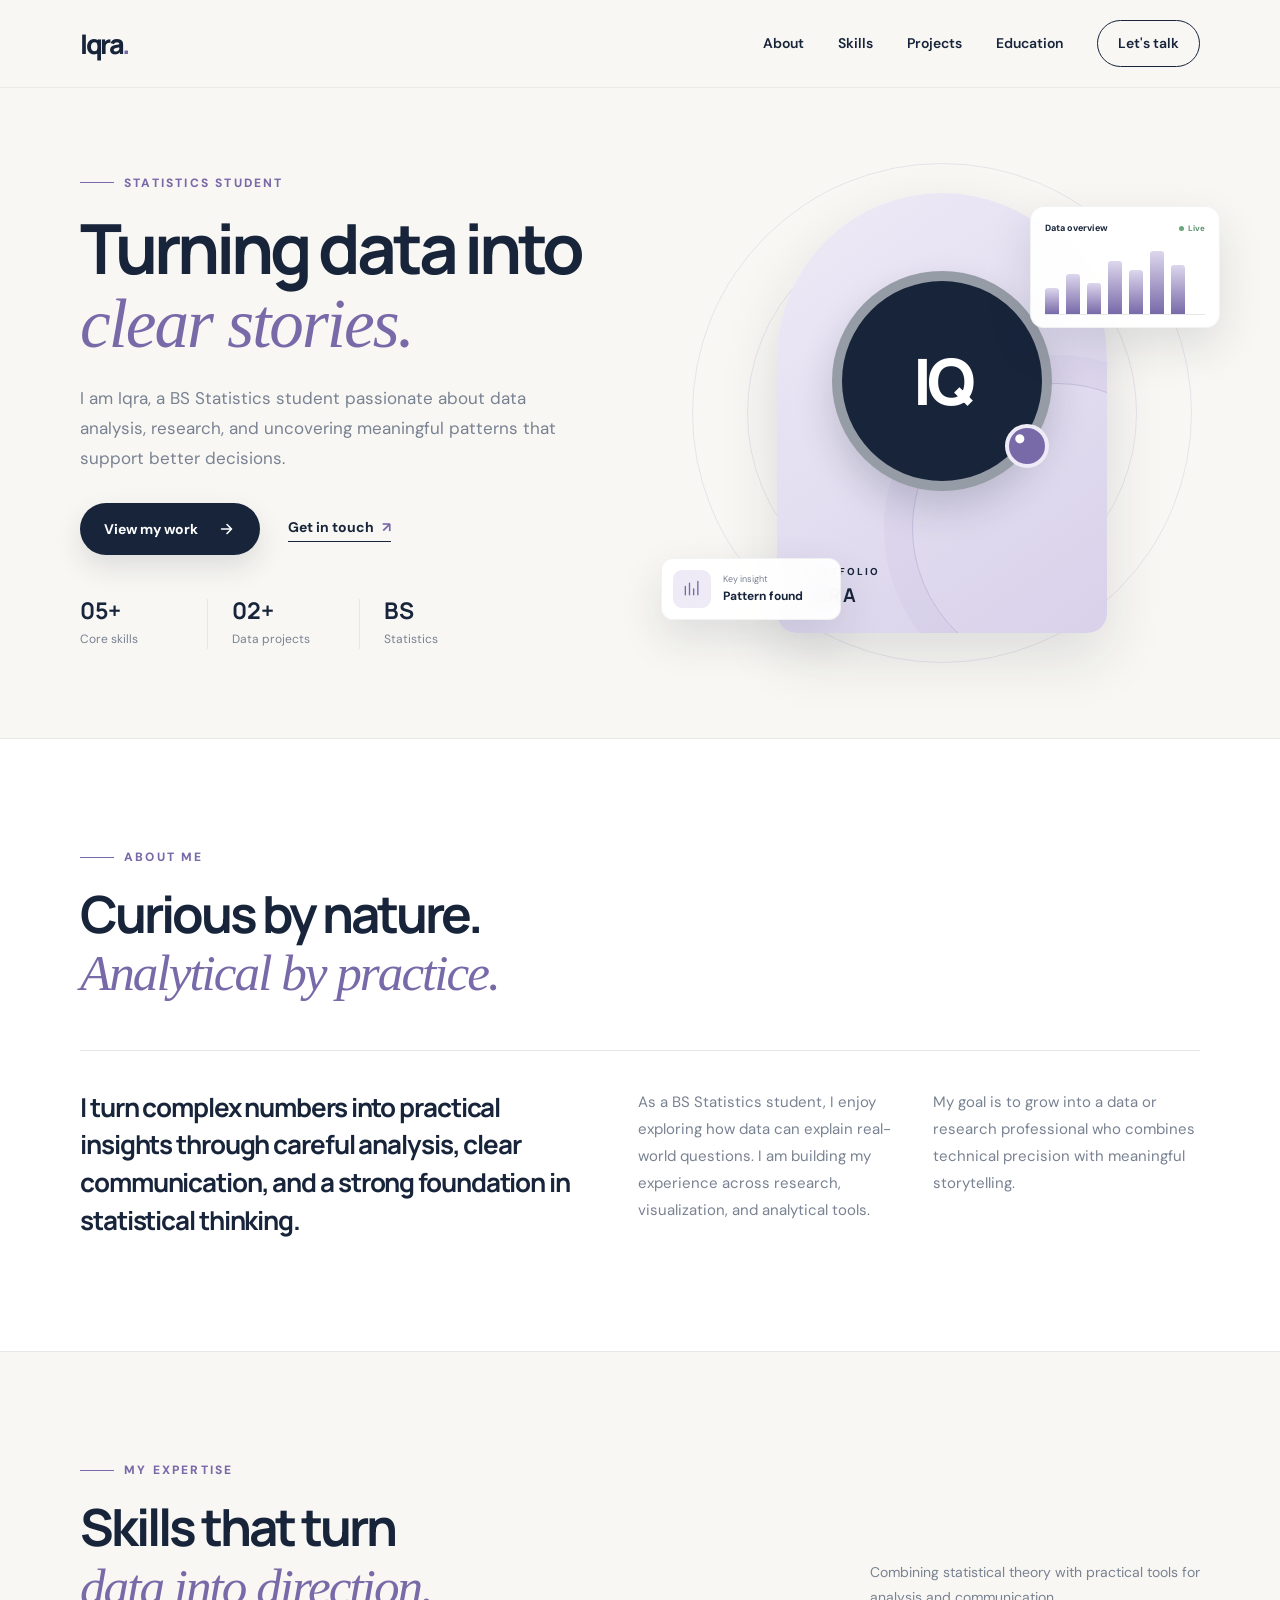
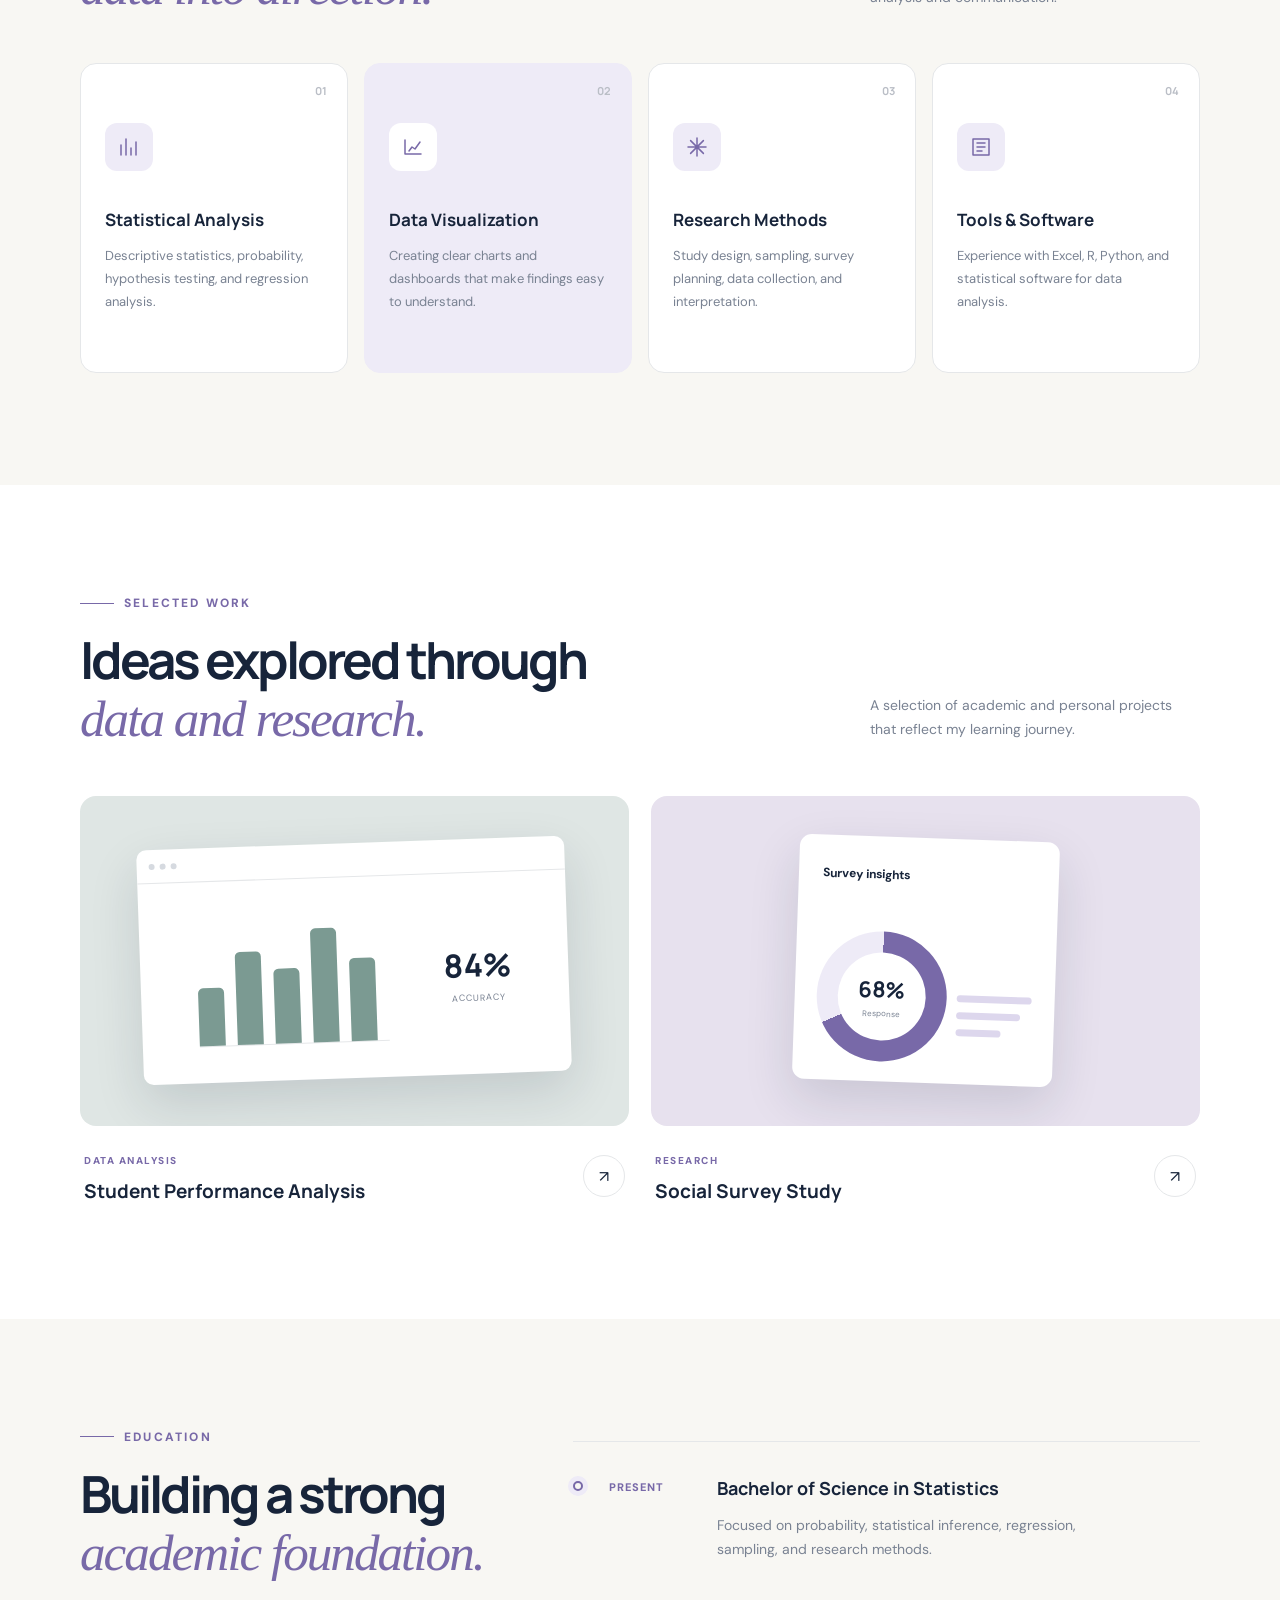
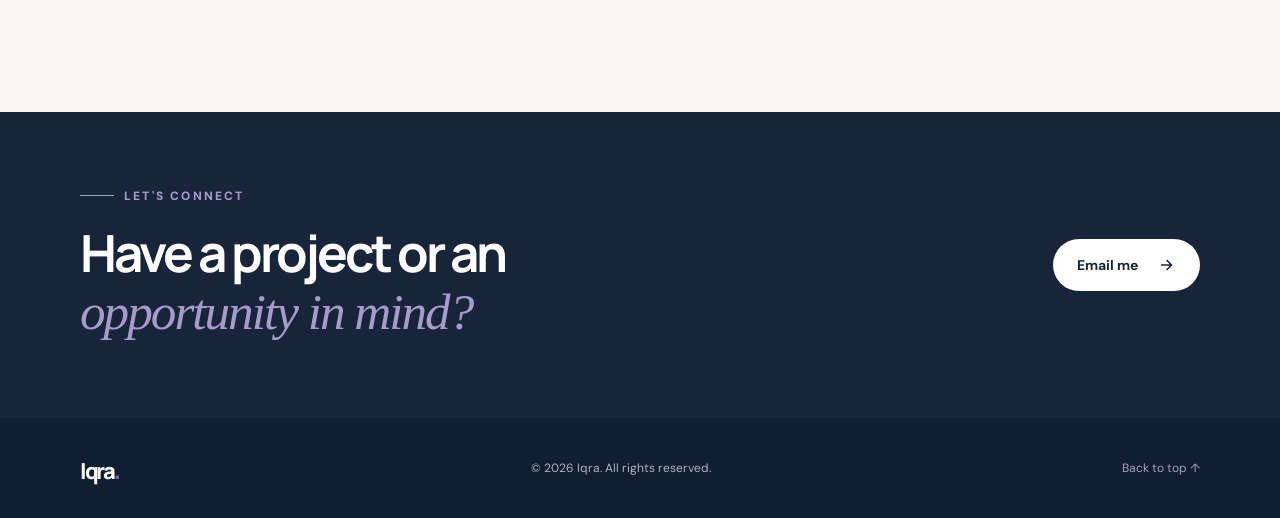
==== index.html @ 486009c5 "iqra" ====
<!DOCTYPE html>
<html lang="en">
<head>
  <meta charset="UTF-8">
  <meta name="viewport" content="width=device-width, initial-scale=1.0">
  <meta name="description" content="Iqra's statistics portfolio - projects, skills, and education.">
  <title>Iqra | Statistics Student</title>
  <link rel="preconnect" href="https://fonts.googleapis.com">
  <link rel="preconnect" href="https://fonts.gstatic.com" crossorigin>
  <link href="https://fonts.googleapis.com/css2?family=DM+Sans:wght@400;500;600;700&family=Manrope:wght@600;700;800&display=swap" rel="stylesheet">
  <link rel="stylesheet" href="styles.css">
</head>
<body>
  <header class="header">
    <nav class="nav container" aria-label="Main navigation">
      <a class="logo" href="#home" aria-label="Iqra - Home">
        <span>I</span><span>q</span><span>r</span><span>a</span><b>.</b>
      </a>

      <input type="checkbox" id="nav-toggle" class="nav-toggle" aria-label="Toggle navigation">
      <label for="nav-toggle" class="nav-toggle-label">
        <span></span>
        <span></span>
        <span></span>
      </label>

      <div class="nav-links">
        <a href="#about">About</a>
        <a href="#skills">Skills</a>
        <a href="#projects">Projects</a>
        <a href="#education">Education</a>
        <a class="nav-button" href="#contact">Let's talk</a>
      </div>
    </nav>
  </header>

  <main>
    <section class="hero" id="home">
      <div class="container hero-grid">
        <div class="hero-content">
          <p class="eyebrow"><span></span> Statistics Student</p>
          <h1>Turning data into <em>clear stories.</em></h1>
          <p class="hero-description">
            I am Iqra, a BS Statistics student passionate about data analysis,
            research, and uncovering meaningful patterns that support better decisions.
          </p>
          <div class="hero-actions">
            <a class="button button-primary" href="#projects">
              View my work
              <svg viewBox="0 0 20 20" aria-hidden="true"><path d="M4 10h10M10 5l5 5-5 5"/></svg>
            </a>
            <a class="text-link" href="#contact">Get in touch <span>&nearr;</span></a>
          </div>
          <div class="hero-meta" aria-label="Areas of interest">
            <div><strong>05+</strong><span>Core skills</span></div>
            <div><strong>02+</strong><span>Data projects</span></div>
            <div><strong>BS</strong><span>Statistics</span></div>
          </div>
        </div>

        <div class="hero-visual" aria-label="Data visualization illustration">
          <div class="orbit orbit-one"></div>
          <div class="orbit orbit-two"></div>
          <div class="profile-card">
            <div class="profile-accent"></div>
            <div class="avatar" aria-label="Iqra initials">
              <span>IQ</span>
              <div class="avatar-dots"></div>
            </div>
            <div class="profile-info">
              <span>Portfolio</span>
              <strong>IQRA</strong>
            </div>
          </div>

          <div class="floating-card chart-card">
            <div class="chart-heading">
              <span>Data overview</span>
              <span class="live-dot">Live</span>
            </div>
            <div class="mini-chart" aria-hidden="true">
              <span style="--h: 38%"></span>
              <span style="--h: 58%"></span>
              <span style="--h: 46%"></span>
              <span style="--h: 78%"></span>
              <span style="--h: 64%"></span>
              <span style="--h: 92%"></span>
              <span style="--h: 72%"></span>
            </div>
          </div>

          <div class="floating-card insight-card">
            <div class="insight-icon">
              <svg viewBox="0 0 24 24" aria-hidden="true"><path d="M4 19V9m5 10V5m5 14v-7m5 7V3"/></svg>
            </div>
            <div>
              <small>Key insight</small>
              <strong>Pattern found</strong>
            </div>
          </div>
        </div>
      </div>
    </section>

    <section class="section about" id="about">
      <div class="container">
        <div class="section-heading">
          <p class="eyebrow"><span></span> About me</p>
          <h2>Curious by nature.<br><em>Analytical by practice.</em></h2>
        </div>
        <div class="about-grid">
          <p class="about-lead">
            I turn complex numbers into practical insights through careful analysis,
            clear communication, and a strong foundation in statistical thinking.
          </p>
          <div class="about-copy">
            <p>
              As a BS Statistics student, I enjoy exploring how data can explain
              real-world questions. I am building my experience across research,
              visualization, and analytical tools.
            </p>
            <p>
              My goal is to grow into a data or research professional who combines
              technical precision with meaningful storytelling.
            </p>
          </div>
        </div>
      </div>
    </section>

    <section class="section skills" id="skills">
      <div class="container">
        <div class="section-heading split-heading">
          <div>
            <p class="eyebrow"><span></span> My expertise</p>
            <h2>Skills that turn<br><em>data into direction.</em></h2>
          </div>
          <p>Combining statistical theory with practical tools for analysis and communication.</p>
        </div>

        <div class="skills-grid">
          <article class="skill-card">
            <span class="skill-number">01</span>
            <div class="skill-icon">
              <svg viewBox="0 0 24 24" aria-hidden="true"><path d="M4 20V10m5 10V4m5 16v-7m5 7V7"/></svg>
            </div>
            <h3>Statistical Analysis</h3>
            <p>Descriptive statistics, probability, hypothesis testing, and regression analysis.</p>
          </article>
          <article class="skill-card featured">
            <span class="skill-number">02</span>
            <div class="skill-icon">
              <svg viewBox="0 0 24 24" aria-hidden="true"><path d="M4 19V5m0 14h16M8 16l3-4 3 2 5-7"/></svg>
            </div>
            <h3>Data Visualization</h3>
            <p>Creating clear charts and dashboards that make findings easy to understand.</p>
          </article>
          <article class="skill-card">
            <span class="skill-number">03</span>
            <div class="skill-icon">
              <svg viewBox="0 0 24 24" aria-hidden="true"><path d="M12 3v18M3 12h18M5.6 5.6l12.8 12.8M18.4 5.6L5.6 18.4"/></svg>
            </div>
            <h3>Research Methods</h3>
            <p>Study design, sampling, survey planning, data collection, and interpretation.</p>
          </article>
          <article class="skill-card">
            <span class="skill-number">04</span>
            <div class="skill-icon">
              <svg viewBox="0 0 24 24" aria-hidden="true"><path d="M4 4h16v16H4zM8 8h8M8 12h8M8 16h5"/></svg>
            </div>
            <h3>Tools &amp; Software</h3>
            <p>Experience with Excel, R, Python, and statistical software for data analysis.</p>
          </article>
        </div>
      </div>
    </section>

    <section class="section projects" id="projects">
      <div class="container">
        <div class="section-heading split-heading">
          <div>
            <p class="eyebrow"><span></span> Selected work</p>
            <h2>Ideas explored through<br><em>data and research.</em></h2>
          </div>
          <p>A selection of academic and personal projects that reflect my learning journey.</p>
        </div>

        <div class="projects-grid">
          <article class="project-card">
            <div class="project-preview preview-one" aria-hidden="true">
              <div class="preview-window">
                <div class="window-bar"><span></span><span></span><span></span></div>
                <div class="preview-content">
                  <div class="preview-bars">
                    <span style="--h: 45%"></span><span style="--h: 72%"></span>
                    <span style="--h: 58%"></span><span style="--h: 88%"></span>
                    <span style="--h: 64%"></span>
                  </div>
                  <div class="preview-stats"><b>84%</b><small>Accuracy</small></div>
                </div>
              </div>
            </div>
            <div class="project-info">
              <div>
                <span class="project-type">Data Analysis</span>
                <h3>Student Performance Analysis</h3>
              </div>
              <span class="project-arrow">&nearr;</span>
            </div>
          </article>

          <article class="project-card">
            <div class="project-preview preview-two" aria-hidden="true">
              <div class="survey-card">
                <span class="survey-label">Survey insights</span>
                <div class="donut">
                  <div><strong>68%</strong><small>Response</small></div>
                </div>
                <div class="survey-lines"><span></span><span></span><span></span></div>
              </div>
            </div>
            <div class="project-info">
              <div>
                <span class="project-type">Research</span>
                <h3>Social Survey Study</h3>
              </div>
              <span class="project-arrow">&nearr;</span>
            </div>
          </article>
        </div>
      </div>
    </section>

    <section class="section education" id="education">
      <div class="container education-grid">
        <div class="section-heading">
          <p class="eyebrow"><span></span> Education</p>
          <h2>Building a strong<br><em>academic foundation.</em></h2>
        </div>
        <div class="timeline">
          <article class="timeline-item">
            <div class="timeline-marker"></div>
            <div class="timeline-year">Present</div>
            <div class="timeline-content">
              <h3>Bachelor of Science in Statistics</h3>
              <p>Focused on probability, statistical inference, regression, sampling, and research methods.</p>
            </div>
          </article>
        </div>
      </div>
    </section>

    <section class="contact" id="contact">
      <div class="container contact-inner">
        <div>
          <p class="eyebrow light"><span></span> Let's connect</p>
          <h2>Have a project or an<br><em>opportunity in mind?</em></h2>
        </div>
        <a class="button button-light" href="mailto:iqra@example.com">
          Email me
          <svg viewBox="0 0 20 20" aria-hidden="true"><path d="M4 10h10M10 5l5 5-5 5"/></svg>
        </a>
      </div>
    </section>
  </main>

  <footer class="footer">
    <div class="container footer-inner">
      <a class="logo footer-logo" href="#home"><span>I</span><span>q</span><span>r</span><span>a</span><b>.</b></a>
      <p>&copy; 2026 Iqra. All rights reserved.</p>
      <a class="back-to-top" href="#home">Back to top &uarr;</a>
    </div>
  </footer>
</body>
</html>
---- styles.css ----
:root {
  --navy: #17243a;
  --navy-deep: #111d30;
  --purple: #7869a8;
  --purple-light: #a79bc9;
  --cream: #f8f7f3;
  --white: #ffffff;
  --text: #3f4a5a;
  --muted: #798292;
  --line: #e5e7e9;
  --lavender: #eeebf7;
  --lavender-deep: #ddd7ed;
}

* {
  box-sizing: border-box;
  margin: 0;
  padding: 0;
}

html {
  scroll-behavior: smooth;
  scroll-padding-top: 88px;
}

body {
  font-family: "DM Sans", sans-serif;
  color: var(--text);
  background: var(--cream);
  line-height: 1.6;
}

a {
  color: inherit;
  text-decoration: none;
}

.container {
  width: min(1120px, calc(100% - 48px));
  margin-inline: auto;
}

.header {
  height: 88px;
  background: rgba(248, 247, 243, 0.96);
  border-bottom: 1px solid rgba(23, 36, 58, 0.06);
  position: sticky;
  top: 0;
  z-index: 100;
  backdrop-filter: blur(12px);
}

.nav {
  height: 100%;
  display: flex;
  align-items: center;
  justify-content: space-between;
}

.logo {
  font-family: "Manrope", sans-serif;
  font-size: 27px;
  font-weight: 800;
  letter-spacing: -2.5px;
  color: var(--navy);
}

.logo span {
  display: inline-block;
}

.logo b {
  color: var(--purple);
  font-size: 28px;
}

.nav-links {
  display: flex;
  align-items: center;
  gap: 34px;
  font-size: 14px;
  font-weight: 600;
  color: var(--navy);
}

.nav-links > a:not(.nav-button) {
  position: relative;
}

.nav-links > a:not(.nav-button)::after {
  content: "";
  position: absolute;
  left: 0;
  bottom: -7px;
  width: 0;
  height: 2px;
  background: var(--purple);
  transition: width 0.25s ease;
}

.nav-links > a:not(.nav-button):hover::after {
  width: 100%;
}

.nav-button {
  padding: 11px 20px;
  border: 1px solid var(--navy);
  border-radius: 999px;
  transition: 0.25s ease;
}

.nav-button:hover {
  color: var(--white);
  background: var(--navy);
}

.nav-toggle,
.nav-toggle-label {
  display: none;
}

.hero {
  min-height: 650px;
  display: flex;
  align-items: center;
  overflow: hidden;
}

.hero-grid {
  min-height: 650px;
  display: grid;
  grid-template-columns: 54% 46%;
  align-items: center;
}

.hero-content {
  padding: 54px 40px 54px 0;
  position: relative;
  z-index: 2;
}

.eyebrow {
  display: flex;
  align-items: center;
  gap: 10px;
  color: var(--purple);
  font-size: 12px;
  line-height: 1;
  font-weight: 800;
  letter-spacing: 2.2px;
  text-transform: uppercase;
  margin-bottom: 22px;
}

.eyebrow > span {
  width: 34px;
  height: 1px;
  background: var(--purple);
}

h1,
h2,
h3 {
  font-family: "Manrope", sans-serif;
  color: var(--navy);
}

h1 {
  max-width: 580px;
  font-size: clamp(49px, 5.4vw, 74px);
  line-height: 1.06;
  letter-spacing: -4.2px;
  margin-bottom: 24px;
}

h1 em,
h2 em {
  color: var(--purple);
  font-family: Georgia, serif;
  font-weight: 400;
  letter-spacing: -2px;
}

.hero-description {
  max-width: 510px;
  color: var(--muted);
  font-size: 17px;
  line-height: 1.75;
  margin-bottom: 30px;
}

.hero-actions {
  display: flex;
  align-items: center;
  gap: 28px;
}

.button {
  min-height: 52px;
  display: inline-flex;
  align-items: center;
  justify-content: center;
  gap: 20px;
  border-radius: 999px;
  padding: 0 24px;
  font-size: 14px;
  font-weight: 700;
  transition: 0.25s ease;
}

.button svg {
  width: 18px;
  fill: none;
  stroke: currentColor;
  stroke-width: 1.8;
  stroke-linecap: round;
  stroke-linejoin: round;
}

.button-primary {
  color: var(--white);
  background: var(--navy);
  box-shadow: 0 12px 28px rgba(23, 36, 58, 0.12);
}

.button-primary:hover {
  background: var(--purple);
  transform: translateY(-2px);
}

.text-link {
  color: var(--navy);
  font-size: 14px;
  font-weight: 700;
  border-bottom: 1px solid var(--navy);
  padding-bottom: 3px;
}

.text-link span {
  color: var(--purple);
  margin-left: 5px;
}

.hero-meta {
  display: flex;
  align-items: center;
  margin-top: 44px;
}

.hero-meta div {
  min-width: 128px;
  display: grid;
  border-right: 1px solid var(--line);
  padding-right: 24px;
  margin-right: 24px;
}

.hero-meta div:last-child {
  border: 0;
  margin: 0;
}

.hero-meta strong {
  color: var(--navy);
  font-family: "Manrope", sans-serif;
  font-size: 23px;
  line-height: 1;
}

.hero-meta span {
  color: var(--muted);
  font-size: 12px;
  margin-top: 8px;
}

.hero-visual {
  height: 650px;
  position: relative;
  display: grid;
  place-items: center;
  background:
    radial-gradient(circle at 50% 50%, rgba(120, 105, 168, 0.09), transparent 48%);
}

.orbit {
  position: absolute;
  border: 1px solid rgba(120, 105, 168, 0.14);
  border-radius: 50%;
}

.orbit-one {
  width: 500px;
  height: 500px;
}

.orbit-two {
  width: 390px;
  height: 390px;
}

.profile-card {
  width: 330px;
  height: 440px;
  position: relative;
  border-radius: 170px 170px 20px 20px;
  background: linear-gradient(145deg, var(--lavender), #d8d1ea);
  box-shadow: 0 24px 60px rgba(23, 36, 58, 0.12);
  overflow: hidden;
}

.profile-accent {
  width: 290px;
  height: 290px;
  position: absolute;
  right: -95px;
  bottom: -40px;
  border: 1px solid rgba(120, 105, 168, 0.25);
  border-radius: 50%;
  box-shadow: 0 0 0 28px rgba(120, 105, 168, 0.05);
}

.avatar {
  width: 220px;
  height: 220px;
  position: absolute;
  left: 50%;
  top: 78px;
  transform: translateX(-50%);
  display: grid;
  place-items: center;
  border-radius: 50%;
  color: var(--white);
  background: var(--navy);
  border: 10px solid rgba(255, 255, 255, 0.55);
  font-family: "Manrope", sans-serif;
  font-size: 64px;
  font-weight: 800;
  letter-spacing: -5px;
  box-shadow: 0 18px 36px rgba(23, 36, 58, 0.18);
}

.avatar-dots {
  width: 44px;
  height: 44px;
  position: absolute;
  right: -7px;
  bottom: 13px;
  border: 4px solid var(--lavender);
  border-radius: 50%;
  background:
    radial-gradient(circle at 30% 30%, var(--white) 0 4px, transparent 5px),
    var(--purple);
}

.profile-info {
  position: absolute;
  left: 28px;
  bottom: 23px;
  display: grid;
  color: var(--navy);
}

.profile-info span {
  font-size: 10px;
  font-weight: 800;
  letter-spacing: 2px;
  text-transform: uppercase;
}

.profile-info strong {
  font-family: "Manrope", sans-serif;
  font-size: 19px;
  letter-spacing: 2px;
}

.floating-card {
  position: absolute;
  z-index: 3;
  border: 1px solid rgba(23, 36, 58, 0.06);
  background: rgba(255, 255, 255, 0.94);
  box-shadow: 0 18px 45px rgba(23, 36, 58, 0.12);
  backdrop-filter: blur(10px);
}

.chart-card {
  width: 190px;
  right: -20px;
  top: 118px;
  border-radius: 14px;
  padding: 14px 14px 12px;
}

.chart-heading {
  display: flex;
  justify-content: space-between;
  align-items: center;
  color: var(--navy);
  font-size: 9px;
  font-weight: 700;
}

.live-dot {
  display: flex;
  align-items: center;
  gap: 4px;
  color: #5d916d;
  font-size: 8px;
}

.live-dot::before {
  content: "";
  width: 5px;
  height: 5px;
  border-radius: 50%;
  background: #69a77b;
}

.mini-chart {
  height: 70px;
  display: flex;
  align-items: end;
  gap: 7px;
  margin-top: 10px;
  border-bottom: 1px solid var(--line);
}

.mini-chart span {
  width: 14px;
  height: var(--h);
  border-radius: 3px 3px 0 0;
  background: linear-gradient(to top, var(--purple), var(--lavender-deep));
}

.insight-card {
  left: -24px;
  bottom: 118px;
  min-width: 180px;
  display: flex;
  align-items: center;
  gap: 12px;
  border-radius: 12px;
  padding: 11px 14px 11px 11px;
}

.insight-icon {
  width: 38px;
  height: 38px;
  display: grid;
  place-items: center;
  border-radius: 9px;
  background: var(--lavender);
  color: var(--purple);
}

.insight-icon svg {
  width: 20px;
  fill: none;
  stroke: currentColor;
  stroke-width: 1.6;
  stroke-linecap: round;
}

.insight-card div:last-child {
  display: grid;
}

.insight-card small {
  color: var(--muted);
  font-size: 9px;
}

.insight-card strong {
  color: var(--navy);
  font-size: 12px;
}

.section {
  padding: 112px 0;
}

.about {
  background: var(--white);
  border-top: 1px solid var(--line);
  border-bottom: 1px solid var(--line);
}

.section-heading h2 {
  font-size: clamp(38px, 4vw, 54px);
  line-height: 1.12;
  letter-spacing: -3px;
}

.about-grid {
  display: grid;
  grid-template-columns: 48% 52%;
  margin-top: 48px;
  border-top: 1px solid var(--line);
  padding-top: 38px;
}

.about-lead {
  max-width: 500px;
  color: var(--navy);
  font-family: "Manrope", sans-serif;
  font-size: 26px;
  line-height: 1.45;
  font-weight: 700;
  letter-spacing: -1.1px;
}

.about-copy {
  display: grid;
  grid-template-columns: 1fr 1fr;
  gap: 28px;
  color: var(--muted);
  font-size: 15px;
  line-height: 1.8;
  padding-left: 20px;
}

.split-heading {
  display: flex;
  align-items: end;
  justify-content: space-between;
  margin-bottom: 48px;
}

.split-heading > p {
  max-width: 330px;
  color: var(--muted);
  font-size: 14px;
  line-height: 1.75;
  margin-bottom: 6px;
}

.skills-grid {
  display: grid;
  grid-template-columns: repeat(4, 1fr);
  gap: 16px;
}

.skill-card {
  min-height: 310px;
  position: relative;
  border: 1px solid var(--line);
  border-radius: 16px;
  background: var(--white);
  padding: 25px 24px;
  transition: 0.28s ease;
}

.skill-card:hover {
  transform: translateY(-7px);
  box-shadow: 0 18px 40px rgba(23, 36, 58, 0.08);
}

.skill-card.featured {
  background: var(--lavender);
  border-color: var(--lavender);
}

.skill-number {
  position: absolute;
  right: 20px;
  top: 18px;
  color: #babec6;
  font-family: "Manrope", sans-serif;
  font-size: 11px;
  font-weight: 700;
}

.skill-icon {
  width: 48px;
  height: 48px;
  display: grid;
  place-items: center;
  border-radius: 12px;
  color: var(--purple);
  background: var(--lavender);
  margin: 34px 0 35px;
}

.featured .skill-icon {
  background: var(--white);
}

.skill-icon svg {
  width: 24px;
  fill: none;
  stroke: currentColor;
  stroke-width: 1.5;
  stroke-linecap: round;
  stroke-linejoin: round;
}

.skill-card h3 {
  font-size: 17px;
  margin-bottom: 12px;
}

.skill-card p {
  color: var(--muted);
  font-size: 13px;
  line-height: 1.75;
}

.projects {
  background: var(--white);
}

.projects-grid {
  display: grid;
  grid-template-columns: 1fr 1fr;
  gap: 22px;
}

.project-card {
  min-width: 0;
}

.project-preview {
  height: 330px;
  display: grid;
  place-items: center;
  border-radius: 16px;
  overflow: hidden;
}

.preview-one {
  background: #dfe6e4;
}

.preview-two {
  background: #e7e1ee;
}

.preview-window {
  width: 78%;
  height: 235px;
  border-radius: 10px;
  background: var(--white);
  box-shadow: 0 20px 50px rgba(23, 36, 58, 0.14);
  transform: rotate(-2deg);
  overflow: hidden;
}

.window-bar {
  height: 34px;
  display: flex;
  align-items: center;
  gap: 5px;
  border-bottom: 1px solid var(--line);
  padding-left: 12px;
}

.window-bar span {
  width: 6px;
  height: 6px;
  border-radius: 50%;
  background: #d6dae0;
}

.preview-content {
  height: 200px;
  display: flex;
  align-items: center;
  justify-content: space-around;
  padding: 28px;
}

.preview-bars {
  width: 190px;
  height: 130px;
  display: flex;
  align-items: end;
  gap: 12px;
  border-bottom: 1px solid var(--line);
}

.preview-bars span {
  width: 26px;
  height: var(--h);
  border-radius: 5px 5px 0 0;
  background: #7b9a92;
}

.preview-stats {
  display: grid;
  text-align: center;
}

.preview-stats b {
  color: var(--navy);
  font-family: "Manrope", sans-serif;
  font-size: 32px;
}

.preview-stats small {
  color: var(--muted);
  font-size: 9px;
  text-transform: uppercase;
  letter-spacing: 1px;
}

.survey-card {
  width: 260px;
  height: 245px;
  position: relative;
  border-radius: 12px;
  background: var(--white);
  box-shadow: 0 20px 50px rgba(23, 36, 58, 0.14);
  transform: rotate(2deg);
  padding: 24px;
}

.survey-label {
  color: var(--navy);
  font-size: 12px;
  font-weight: 700;
}

.donut {
  width: 130px;
  height: 130px;
  display: grid;
  place-items: center;
  position: absolute;
  left: 22px;
  bottom: 20px;
  border-radius: 50%;
  background: conic-gradient(var(--purple) 0 68%, var(--lavender) 68% 100%);
}

.donut::after {
  content: "";
  width: 88px;
  height: 88px;
  position: absolute;
  border-radius: 50%;
  background: var(--white);
}

.donut div {
  position: relative;
  z-index: 2;
  display: grid;
  text-align: center;
}

.donut strong {
  color: var(--navy);
  font-family: "Manrope", sans-serif;
  font-size: 22px;
}

.donut small {
  color: var(--muted);
  font-size: 8px;
}

.survey-lines {
  width: 75px;
  display: grid;
  gap: 10px;
  position: absolute;
  right: 23px;
  bottom: 48px;
}

.survey-lines span {
  height: 7px;
  border-radius: 4px;
  background: var(--lavender-deep);
}

.survey-lines span:nth-child(2) {
  width: 85%;
}

.survey-lines span:nth-child(3) {
  width: 60%;
}

.project-info {
  display: flex;
  align-items: center;
  justify-content: space-between;
  padding: 20px 4px 0;
}

.project-type {
  color: var(--purple);
  font-size: 10px;
  font-weight: 800;
  letter-spacing: 1.5px;
  text-transform: uppercase;
}

.project-info h3 {
  font-size: 19px;
  margin-top: 5px;
}

.project-arrow {
  width: 42px;
  height: 42px;
  display: grid;
  place-items: center;
  border: 1px solid var(--line);
  border-radius: 50%;
  color: var(--navy);
  transition: 0.25s ease;
}

.project-card:hover .project-arrow {
  color: var(--white);
  background: var(--navy);
  border-color: var(--navy);
  transform: rotate(45deg);
}

.education-grid {
  display: grid;
  grid-template-columns: 44% 56%;
}

.timeline {
  padding-top: 10px;
}

.timeline-item {
  display: grid;
  grid-template-columns: 18px 90px 1fr;
  gap: 18px;
  position: relative;
  border-top: 1px solid var(--line);
  padding: 32px 0 38px;
}

.timeline-marker {
  width: 10px;
  height: 10px;
  border: 2px solid var(--purple);
  border-radius: 50%;
  margin-top: 7px;
  background: var(--cream);
  box-shadow: 0 0 0 5px var(--lavender);
}

.timeline-year {
  color: var(--purple);
  font-size: 11px;
  font-weight: 800;
  text-transform: uppercase;
  letter-spacing: 1px;
  margin-top: 5px;
}

.timeline-content h3 {
  font-size: 18px;
  margin-bottom: 10px;
}

.timeline-content p {
  max-width: 410px;
  color: var(--muted);
  font-size: 14px;
  line-height: 1.75;
}

.contact {
  background: var(--navy);
  color: var(--white);
  padding: 78px 0;
}

.contact-inner {
  display: flex;
  align-items: center;
  justify-content: space-between;
}

.eyebrow.light {
  color: var(--purple-light);
}

.eyebrow.light > span {
  background: var(--purple-light);
}

.contact h2 {
  color: var(--white);
  font-size: clamp(38px, 4vw, 54px);
  line-height: 1.12;
  letter-spacing: -3px;
}

.contact h2 em {
  color: var(--purple-light);
}

.button-light {
  color: var(--navy);
  background: var(--white);
}

.button-light:hover {
  background: var(--lavender);
  transform: translateY(-2px);
}

.footer {
  background: var(--navy-deep);
  color: #adb4bf;
}

.footer-inner {
  min-height: 100px;
  display: flex;
  align-items: center;
  justify-content: space-between;
}

.footer-logo {
  color: var(--white);
  font-size: 22px;
}

.footer p,
.back-to-top {
  font-size: 12px;
}

.back-to-top {
  color: var(--purple-light);
}

@media (max-width: 980px) {
  .nav-links {
    gap: 20px;
  }

  .hero-grid {
    grid-template-columns: 58% 42%;
  }

  .profile-card {
    width: 290px;
  }

  .chart-card {
    right: -8px;
  }

  .insight-card {
    left: -10px;
  }

  .skills-grid {
    grid-template-columns: 1fr 1fr;
  }

  .about-grid {
    grid-template-columns: 43% 57%;
  }

  .about-copy {
    grid-template-columns: 1fr;
  }
}

@media (max-width: 760px) {
  .container {
    width: min(100% - 36px, 1120px);
  }

  .header {
    height: 72px;
  }

  .nav-toggle-label {
    width: 38px;
    height: 38px;
    display: flex;
    flex-direction: column;
    align-items: center;
    justify-content: center;
    gap: 5px;
    cursor: pointer;
  }

  .nav-toggle-label span {
    width: 20px;
    height: 2px;
    background: var(--navy);
    transition: 0.25s ease;
  }

  .nav-links {
    height: 0;
    position: absolute;
    left: 0;
    right: 0;
    top: 72px;
    display: flex;
    flex-direction: column;
    align-items: stretch;
    gap: 0;
    overflow: hidden;
    background: var(--cream);
    border-bottom: 1px solid var(--line);
    transition: height 0.3s ease;
  }

  .nav-links a {
    padding: 14px 18px;
  }

  .nav-links .nav-button {
    border-radius: 0;
    border: 0;
    border-top: 1px solid var(--line);
  }

  .nav-toggle:checked ~ .nav-links {
    height: 248px;
  }

  .nav-toggle:checked ~ .nav-toggle-label span:first-child {
    transform: translateY(7px) rotate(45deg);
  }

  .nav-toggle:checked ~ .nav-toggle-label span:nth-child(2) {
    opacity: 0;
  }

  .nav-toggle:checked ~ .nav-toggle-label span:last-child {
    transform: translateY(-7px) rotate(-45deg);
  }

  .hero,
  .hero-grid {
    min-height: auto;
  }

  .hero-grid {
    grid-template-columns: 1fr;
  }

  .hero-content {
    padding: 74px 0 30px;
  }

  h1 {
    max-width: 500px;
    font-size: clamp(45px, 13vw, 64px);
  }

  .hero-visual {
    height: 520px;
  }

  .profile-card {
    width: 290px;
    height: 390px;
  }

  .avatar {
    top: 58px;
  }

  .orbit-one {
    width: 430px;
    height: 430px;
  }

  .orbit-two {
    width: 340px;
    height: 340px;
  }

  .chart-card {
    right: 0;
  }

  .insight-card {
    left: 0;
  }

  .section {
    padding: 80px 0;
  }

  .about-grid,
  .education-grid {
    grid-template-columns: 1fr;
  }

  .about-copy {
    padding: 32px 0 0;
  }

  .split-heading {
    display: grid;
    gap: 24px;
  }

  .projects-grid {
    grid-template-columns: 1fr;
  }

  .education-grid {
    gap: 42px;
  }

  .contact-inner {
    align-items: flex-start;
    flex-direction: column;
    gap: 35px;
  }
}

@media (max-width: 520px) {
  .container {
    width: calc(100% - 32px);
  }

  h1 {
    letter-spacing: -3px;
  }

  .hero-description {
    font-size: 15px;
  }

  .hero-actions {
    align-items: flex-start;
    flex-direction: column;
    gap: 18px;
  }

  .hero-meta {
    width: 100%;
  }

  .hero-meta div {
    min-width: 0;
    flex: 1;
    padding-right: 12px;
    margin-right: 12px;
  }

  .hero-meta strong {
    font-size: 20px;
  }

  .hero-visual {
    height: 480px;
  }

  .profile-card {
    width: 250px;
    height: 350px;
  }

  .avatar {
    width: 180px;
    height: 180px;
    top: 55px;
    font-size: 52px;
  }

  .chart-card {
    width: 150px;
    right: -7px;
    top: 72px;
  }

  .mini-chart {
    height: 58px;
    gap: 5px;
  }

  .mini-chart span {
    width: 12px;
  }

  .insight-card {
    min-width: 160px;
    left: -7px;
    bottom: 75px;
  }

  .orbit-one {
    width: 360px;
    height: 360px;
  }

  .orbit-two {
    width: 300px;
    height: 300px;
  }

  .section-heading h2,
  .contact h2 {
    letter-spacing: -2px;
  }

  .about-lead {
    font-size: 22px;
  }

  .skills-grid {
    grid-template-columns: 1fr;
  }

  .skill-card {
    min-height: 260px;
  }

  .project-preview {
    height: 280px;
  }

  .preview-window {
    width: 88%;
  }

  .survey-card {
    transform: scale(0.9) rotate(2deg);
  }

  .timeline-item {
    grid-template-columns: 16px 72px 1fr;
    gap: 10px;
  }

  .timeline-content h3 {
    font-size: 16px;
  }

  .footer-inner {
    min-height: 130px;
    flex-wrap: wrap;
  }

  .footer p {
    order: 3;
    width: 100%;
  }
}
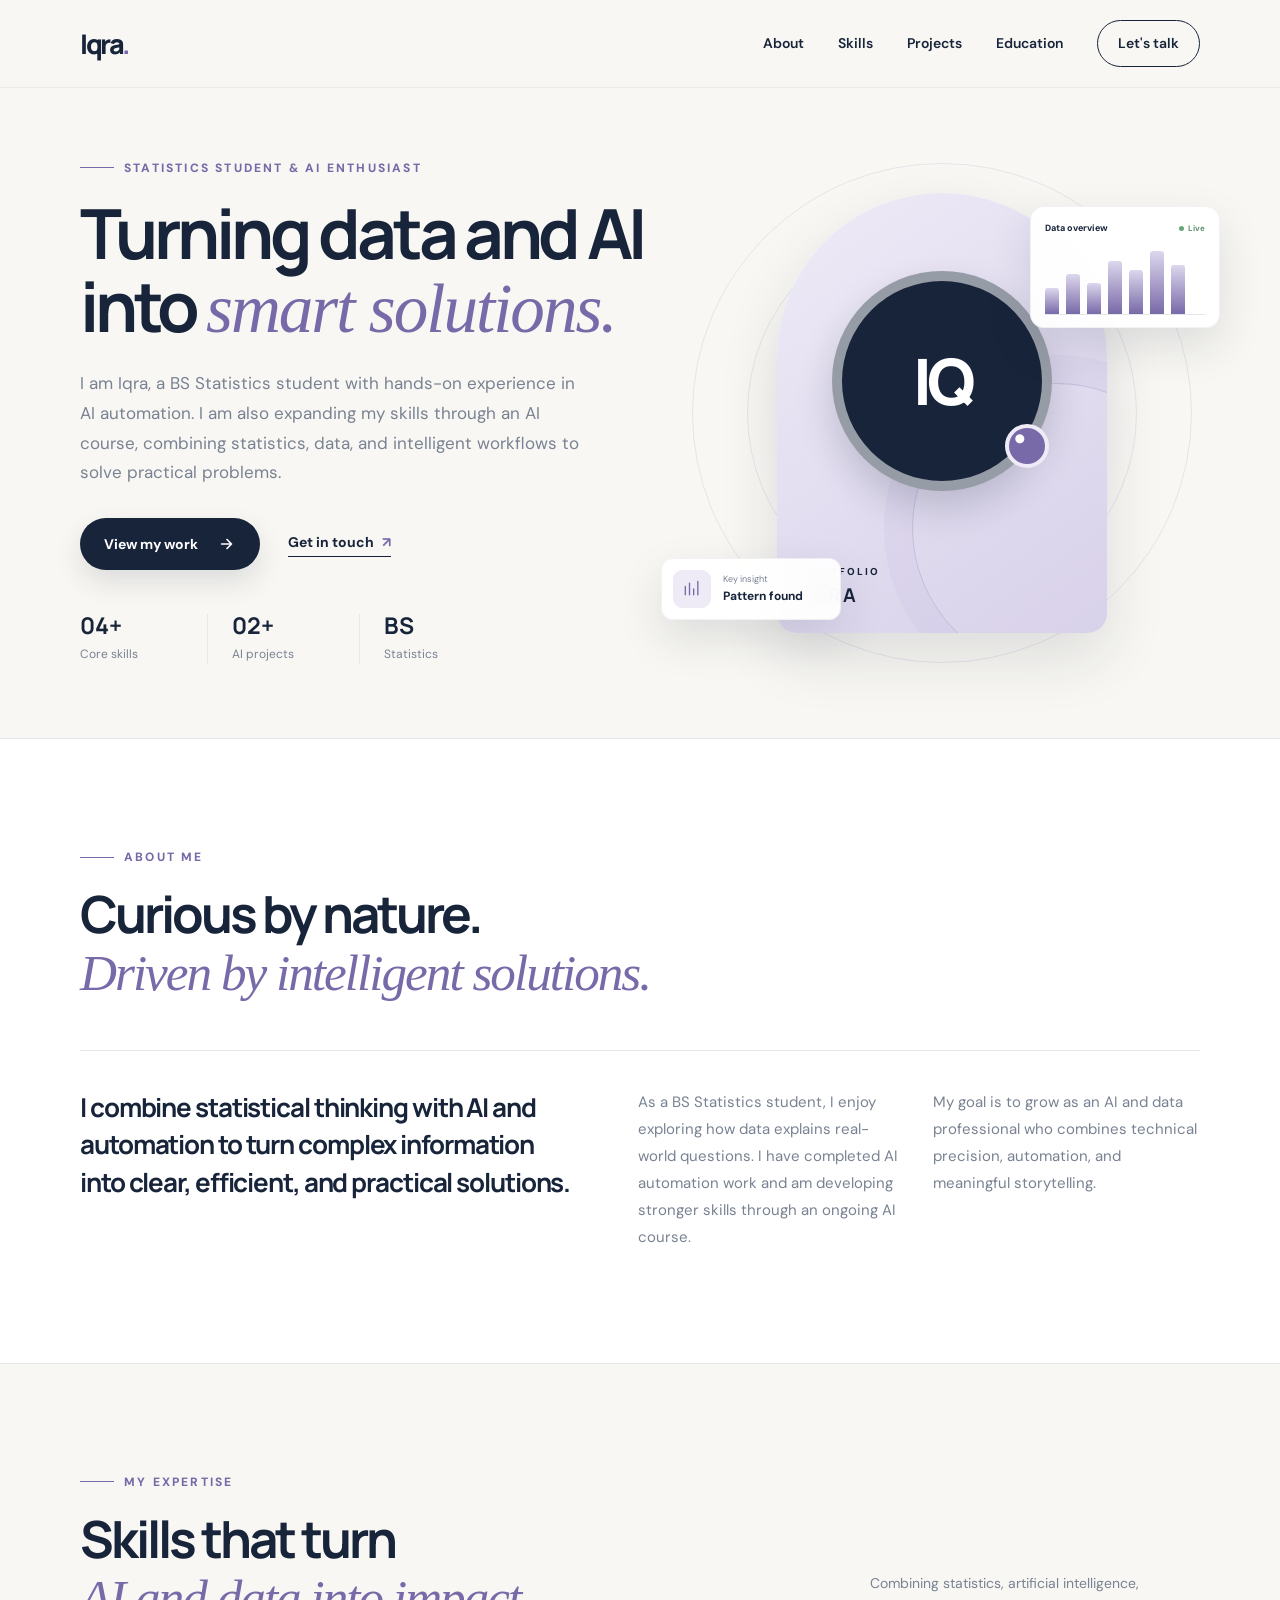
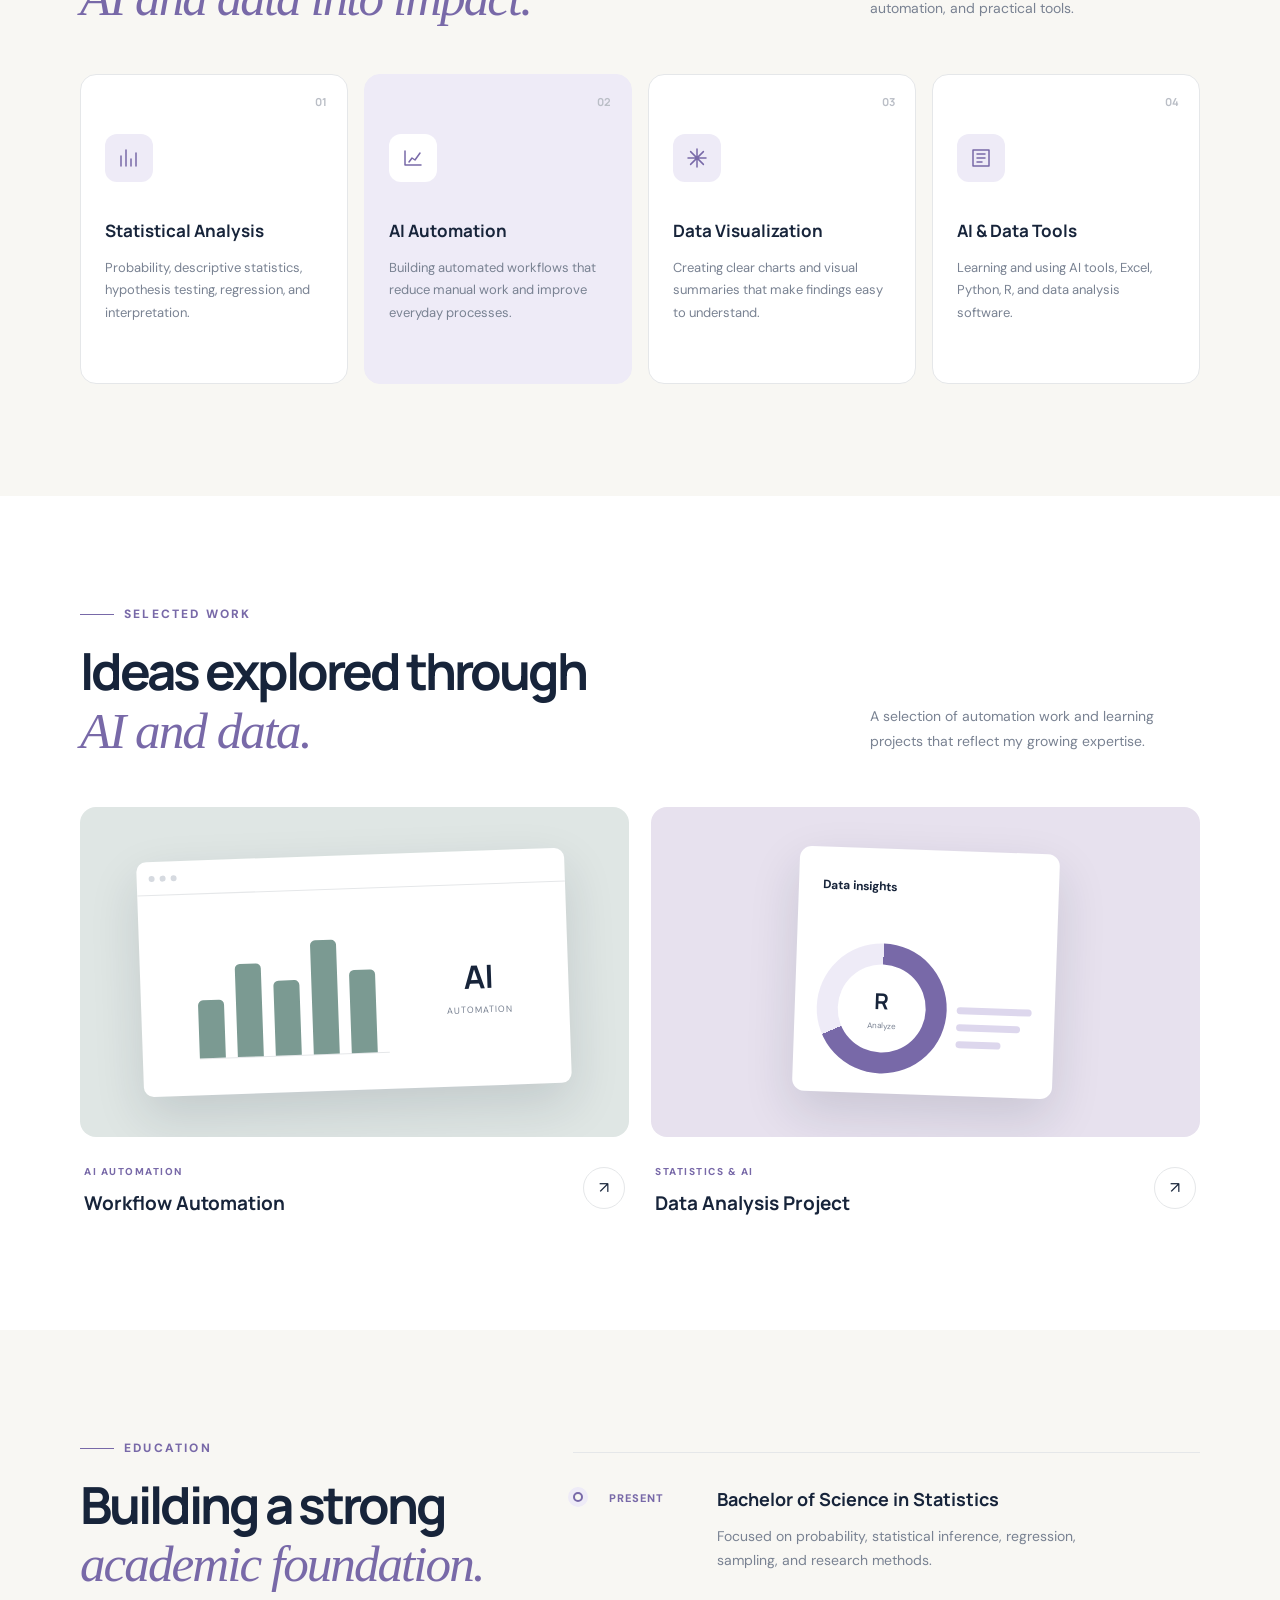
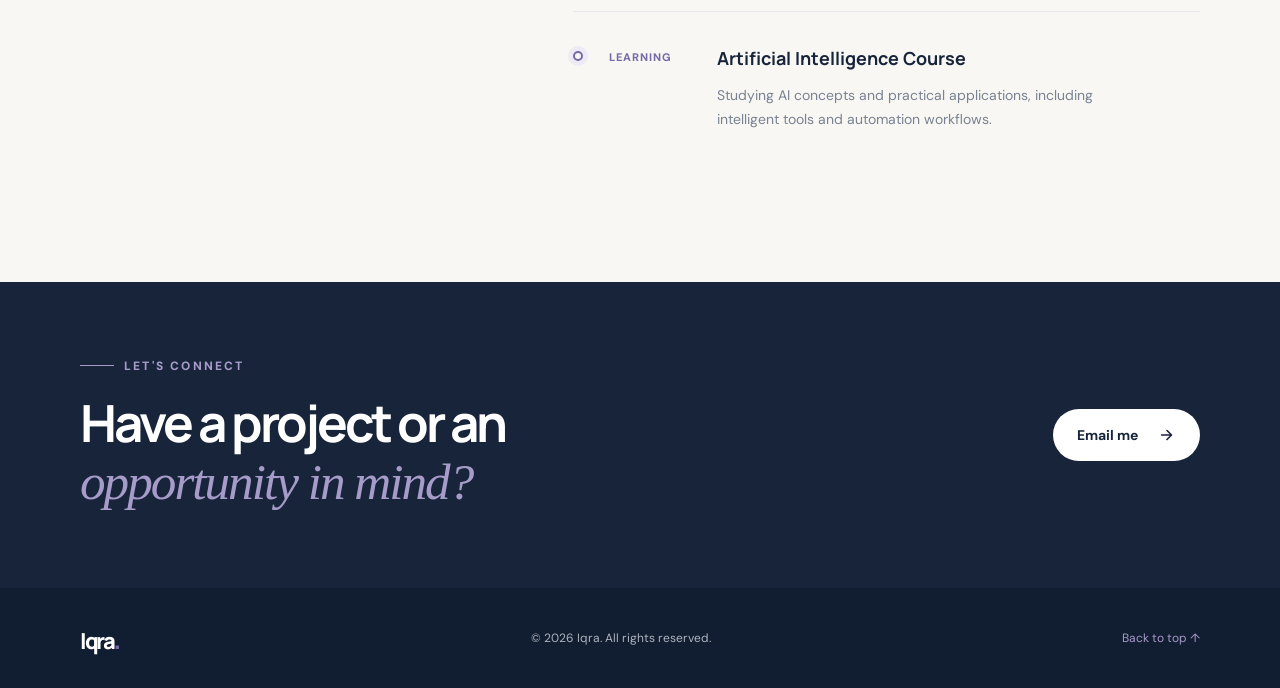
==== commit e32c8fd0: "Update portfolio website" ====
--- a/index.html
+++ b/index.html
@@ -3,8 +3,8 @@
 <head>
   <meta charset="UTF-8">
   <meta name="viewport" content="width=device-width, initial-scale=1.0">
-  <meta name="description" content="Iqra's statistics portfolio - projects, skills, and education.">
-  <title>Iqra | Statistics Student</title>
+  <meta name="description" content="Iqra's statistics and AI automation portfolio - projects, skills, and education.">
+  <title>Iqra | Statistics Student & AI Automation</title>
   <link rel="preconnect" href="https://fonts.googleapis.com">
   <link rel="preconnect" href="https://fonts.gstatic.com" crossorigin>
   <link href="https://fonts.googleapis.com/css2?family=DM+Sans:wght@400;500;600;700&family=Manrope:wght@600;700;800&display=swap" rel="stylesheet">
@@ -38,11 +38,12 @@
     <section class="hero" id="home">
       <div class="container hero-grid">
         <div class="hero-content">
-          <p class="eyebrow"><span></span> Statistics Student</p>
-          <h1>Turning data into <em>clear stories.</em></h1>
+          <p class="eyebrow"><span></span> Statistics Student &amp; AI Enthusiast</p>
+          <h1>Turning data and AI into <em>smart solutions.</em></h1>
           <p class="hero-description">
-            I am Iqra, a BS Statistics student passionate about data analysis,
-            research, and uncovering meaningful patterns that support better decisions.
+            I am Iqra, a BS Statistics student with hands-on experience in AI automation.
+            I am also expanding my skills through an AI course, combining statistics,
+            data, and intelligent workflows to solve practical problems.
           </p>
           <div class="hero-actions">
             <a class="button button-primary" href="#projects">
@@ -52,8 +53,8 @@
             <a class="text-link" href="#contact">Get in touch <span>&nearr;</span></a>
           </div>
           <div class="hero-meta" aria-label="Areas of interest">
-            <div><strong>05+</strong><span>Core skills</span></div>
-            <div><strong>02+</strong><span>Data projects</span></div>
+            <div><strong>04+</strong><span>Core skills</span></div>
+            <div><strong>02+</strong><span>AI projects</span></div>
             <div><strong>BS</strong><span>Statistics</span></div>
           </div>
         </div>
@@ -106,22 +107,22 @@
       <div class="container">
         <div class="section-heading">
           <p class="eyebrow"><span></span> About me</p>
-          <h2>Curious by nature.<br><em>Analytical by practice.</em></h2>
+          <h2>Curious by nature.<br><em>Driven by intelligent solutions.</em></h2>
         </div>
         <div class="about-grid">
           <p class="about-lead">
-            I turn complex numbers into practical insights through careful analysis,
-            clear communication, and a strong foundation in statistical thinking.
+            I combine statistical thinking with AI and automation to turn complex
+            information into clear, efficient, and practical solutions.
           </p>
           <div class="about-copy">
             <p>
-              As a BS Statistics student, I enjoy exploring how data can explain
-              real-world questions. I am building my experience across research,
-              visualization, and analytical tools.
+              As a BS Statistics student, I enjoy exploring how data explains
+              real-world questions. I have completed AI automation work and am
+              developing stronger skills through an ongoing AI course.
             </p>
             <p>
-              My goal is to grow into a data or research professional who combines
-              technical precision with meaningful storytelling.
+              My goal is to grow as an AI and data professional who combines
+              technical precision, automation, and meaningful storytelling.
             </p>
           </div>
         </div>
@@ -133,9 +134,9 @@
         <div class="section-heading split-heading">
           <div>
             <p class="eyebrow"><span></span> My expertise</p>
-            <h2>Skills that turn<br><em>data into direction.</em></h2>
-          </div>
-          <p>Combining statistical theory with practical tools for analysis and communication.</p>
+            <h2>Skills that turn<br><em>AI and data into impact.</em></h2>
+          </div>
+          <p>Combining statistics, artificial intelligence, automation, and practical tools.</p>
         </div>
 
         <div class="skills-grid">
@@ -145,31 +146,31 @@
               <svg viewBox="0 0 24 24" aria-hidden="true"><path d="M4 20V10m5 10V4m5 16v-7m5 7V7"/></svg>
             </div>
             <h3>Statistical Analysis</h3>
-            <p>Descriptive statistics, probability, hypothesis testing, and regression analysis.</p>
+            <p>Probability, descriptive statistics, hypothesis testing, regression, and interpretation.</p>
           </article>
           <article class="skill-card featured">
             <span class="skill-number">02</span>
             <div class="skill-icon">
               <svg viewBox="0 0 24 24" aria-hidden="true"><path d="M4 19V5m0 14h16M8 16l3-4 3 2 5-7"/></svg>
             </div>
-            <h3>Data Visualization</h3>
-            <p>Creating clear charts and dashboards that make findings easy to understand.</p>
+            <h3>AI Automation</h3>
+            <p>Building automated workflows that reduce manual work and improve everyday processes.</p>
           </article>
           <article class="skill-card">
             <span class="skill-number">03</span>
             <div class="skill-icon">
               <svg viewBox="0 0 24 24" aria-hidden="true"><path d="M12 3v18M3 12h18M5.6 5.6l12.8 12.8M18.4 5.6L5.6 18.4"/></svg>
             </div>
-            <h3>Research Methods</h3>
-            <p>Study design, sampling, survey planning, data collection, and interpretation.</p>
+            <h3>Data Visualization</h3>
+            <p>Creating clear charts and visual summaries that make findings easy to understand.</p>
           </article>
           <article class="skill-card">
             <span class="skill-number">04</span>
             <div class="skill-icon">
               <svg viewBox="0 0 24 24" aria-hidden="true"><path d="M4 4h16v16H4zM8 8h8M8 12h8M8 16h5"/></svg>
             </div>
-            <h3>Tools &amp; Software</h3>
-            <p>Experience with Excel, R, Python, and statistical software for data analysis.</p>
+            <h3>AI &amp; Data Tools</h3>
+            <p>Learning and using AI tools, Excel, Python, R, and data analysis software.</p>
           </article>
         </div>
       </div>
@@ -180,52 +181,56 @@
         <div class="section-heading split-heading">
           <div>
             <p class="eyebrow"><span></span> Selected work</p>
-            <h2>Ideas explored through<br><em>data and research.</em></h2>
-          </div>
-          <p>A selection of academic and personal projects that reflect my learning journey.</p>
+            <h2>Ideas explored through<br><em>AI and data.</em></h2>
+          </div>
+          <p>A selection of automation work and learning projects that reflect my growing expertise.</p>
         </div>
 
         <div class="projects-grid">
           <article class="project-card">
-            <div class="project-preview preview-one" aria-hidden="true">
-              <div class="preview-window">
-                <div class="window-bar"><span></span><span></span><span></span></div>
-                <div class="preview-content">
-                  <div class="preview-bars">
-                    <span style="--h: 45%"></span><span style="--h: 72%"></span>
-                    <span style="--h: 58%"></span><span style="--h: 88%"></span>
-                    <span style="--h: 64%"></span>
+            <a class="project-link" href="workflow-automation.html">
+              <div class="project-preview preview-one" aria-hidden="true">
+                <div class="preview-window">
+                  <div class="window-bar"><span></span><span></span><span></span></div>
+                  <div class="preview-content">
+                    <div class="preview-bars">
+                      <span style="--h: 45%"></span><span style="--h: 72%"></span>
+                      <span style="--h: 58%"></span><span style="--h: 88%"></span>
+                      <span style="--h: 64%"></span>
+                    </div>
+                    <div class="preview-stats"><b>AI</b><small>Automation</small></div>
                   </div>
-                  <div class="preview-stats"><b>84%</b><small>Accuracy</small></div>
-                </div>
-              </div>
-            </div>
-            <div class="project-info">
-              <div>
-                <span class="project-type">Data Analysis</span>
-                <h3>Student Performance Analysis</h3>
-              </div>
-              <span class="project-arrow">&nearr;</span>
-            </div>
+                </div>
+              </div>
+              <div class="project-info">
+                <div>
+                  <span class="project-type">AI Automation</span>
+                  <h3>Workflow Automation</h3>
+                </div>
+                <span class="project-arrow" aria-hidden="true">&nearr;</span>
+              </div>
+            </a>
           </article>
 
           <article class="project-card">
-            <div class="project-preview preview-two" aria-hidden="true">
-              <div class="survey-card">
-                <span class="survey-label">Survey insights</span>
-                <div class="donut">
-                  <div><strong>68%</strong><small>Response</small></div>
-                </div>
-                <div class="survey-lines"><span></span><span></span><span></span></div>
-              </div>
-            </div>
-            <div class="project-info">
-              <div>
-                <span class="project-type">Research</span>
-                <h3>Social Survey Study</h3>
-              </div>
-              <span class="project-arrow">&nearr;</span>
-            </div>
+            <a class="project-link" href="data-analysis.html">
+              <div class="project-preview preview-two" aria-hidden="true">
+                <div class="survey-card">
+                  <span class="survey-label">Data insights</span>
+                  <div class="donut">
+                    <div><strong>R</strong><small>Analyze</small></div>
+                  </div>
+                  <div class="survey-lines"><span></span><span></span><span></span></div>
+                </div>
+              </div>
+              <div class="project-info">
+                <div>
+                  <span class="project-type">Statistics &amp; AI</span>
+                  <h3>Data Analysis Project</h3>
+                </div>
+                <span class="project-arrow" aria-hidden="true">&nearr;</span>
+              </div>
+            </a>
           </article>
         </div>
       </div>
@@ -244,6 +249,14 @@
             <div class="timeline-content">
               <h3>Bachelor of Science in Statistics</h3>
               <p>Focused on probability, statistical inference, regression, sampling, and research methods.</p>
+            </div>
+          </article>
+          <article class="timeline-item">
+            <div class="timeline-marker"></div>
+            <div class="timeline-year">Learning</div>
+            <div class="timeline-content">
+              <h3>Artificial Intelligence Course</h3>
+              <p>Studying AI concepts and practical applications, including intelligent tools and automation workflows.</p>
             </div>
           </article>
         </div>
--- a/styles.css
+++ b/styles.css
@@ -618,6 +618,17 @@
   min-width: 0;
 }
 
+.project-link {
+  display: block;
+  height: 100%;
+  border-radius: 16px;
+}
+
+.project-link:focus-visible {
+  outline: 3px solid var(--purple);
+  outline-offset: 5px;
+}
+
 .project-preview {
   height: 330px;
   display: grid;
@@ -785,6 +796,7 @@
   display: flex;
   align-items: center;
   justify-content: space-between;
+  gap: 12px;
   padding: 20px 4px 0;
 }
 
@@ -812,11 +824,78 @@
   transition: 0.25s ease;
 }
 
-.project-card:hover .project-arrow {
+.project-link:hover .project-arrow {
   color: var(--white);
   background: var(--navy);
   border-color: var(--navy);
   transform: rotate(45deg);
+}
+
+.project-detail-section {
+  min-height: calc(100vh - 88px);
+  padding: 72px 0 100px;
+}
+
+.project-back-link {
+  display: inline-flex;
+  align-items: center;
+  gap: 9px;
+  color: var(--purple);
+  font-size: 14px;
+  font-weight: 700;
+  margin-bottom: 36px;
+}
+
+.project-back-link:hover {
+  color: var(--navy);
+}
+
+.project-detail {
+  max-width: 820px;
+  padding: clamp(28px, 6vw, 64px);
+  border: 1px solid var(--line);
+  border-radius: 20px;
+  background: var(--white);
+  box-shadow: 0 24px 70px rgba(23, 36, 58, 0.07);
+}
+
+.project-detail h1 {
+  font-size: clamp(38px, 6vw, 64px);
+  margin-bottom: 22px;
+}
+
+.project-detail-lead {
+  color: var(--muted);
+  font-size: 18px;
+  line-height: 1.8;
+  margin-bottom: 34px;
+}
+
+.project-detail h2 {
+  font-size: 22px;
+  margin: 32px 0 10px;
+}
+
+.project-detail p:not(.eyebrow):not(.project-detail-lead) {
+  color: var(--text);
+  font-size: 15px;
+  line-height: 1.8;
+}
+
+.project-detail .project-tools {
+  display: flex;
+  flex-wrap: wrap;
+  gap: 10px;
+  margin-top: 16px;
+}
+
+.project-tools span {
+  padding: 8px 13px;
+  border-radius: 999px;
+  background: var(--lavender);
+  color: var(--navy);
+  font-size: 12px;
+  font-weight: 700;
 }
 
 .education-grid {
